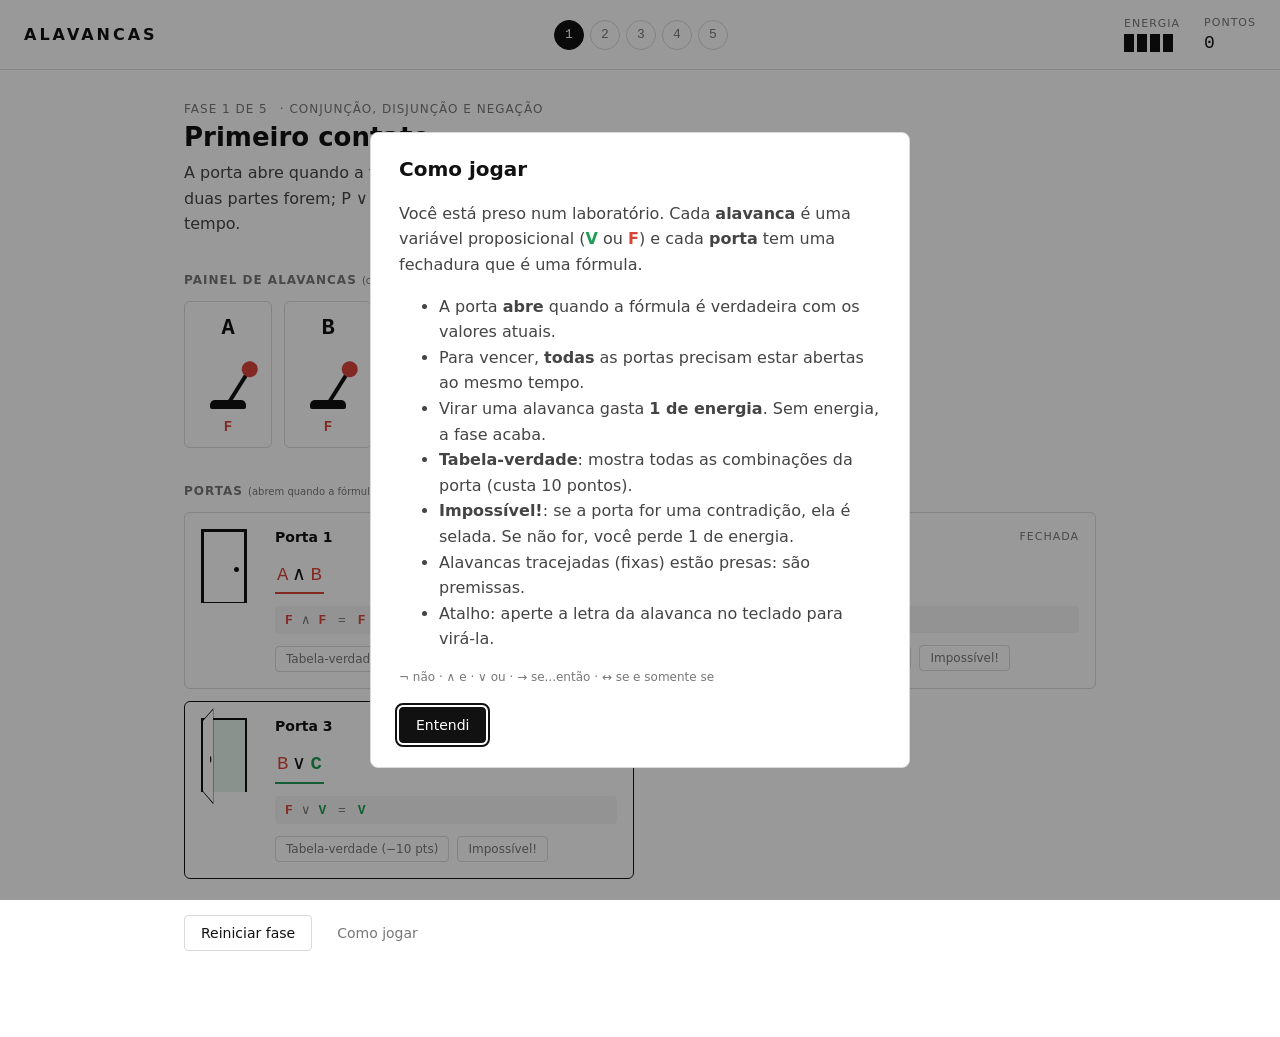
==== classico.html @ f7caee11 "Transforma o puzzle 2D em jogo de terror 3D com labirinto, criatura e andares novos" ====
<!doctype html>
<html lang="pt-BR">
<head>
  <meta charset="utf-8">
  <meta name="viewport" content="width=device-width, initial-scale=1">
  <title>Unlogic — um puzzle de Lógica Proposicional</title>
  <link rel="stylesheet" href="css/estilo.css">
</head>
<body>
  <header class="topo">
    <div class="marca">
      <h1>ALAVANCAS</h1>
    </div>
    <nav class="seletor-fases" id="seletorFases" aria-label="Fases"></nav>
    <div class="placar">
      <div class="placar-item">
        <span class="rotulo">Energia</span>
        <div class="energia" id="energia" aria-live="polite"></div>
      </div>
      <div class="placar-item">
        <span class="rotulo">Pontos</span>
        <span class="valor" id="pontos">0</span>
      </div>
    </div>
  </header>

  <main class="laboratorio">
    <section class="briefing">
      <div class="briefing-topo">
        <span class="etiqueta" id="faseNumero">Fase 1</span>
        <span class="conceito" id="faseConceito"></span>
      </div>
      <h2 id="faseTitulo"></h2>
      <p id="faseTexto"></p>
    </section>

    <section class="painel">
      <h3 class="secao-titulo">Painel de alavancas <small>(cada virada gasta 1 de energia)</small></h3>
      <div class="alavancas" id="alavancas"></div>
    </section>

    <section>
      <h3 class="secao-titulo">Portas <small>(abrem quando a fórmula é verdadeira)</small></h3>
      <div class="portas" id="portas"></div>
    </section>

    <div class="acoes">
      <button class="botao" id="btnReiniciar">Reiniciar fase</button>
      <button class="botao fantasma" id="btnRegras">Como jogar</button>
    </div>
    <p class="aviso" id="aviso" role="status"></p>
  </main>

  <!-- Janela da tabela-verdade -->
  <dialog id="dlgTabela" class="janela">
    <h3 id="tabelaTitulo">Tabela-verdade</h3>
    <p class="formula-grande" id="tabelaFormula"></p>
    <div class="tabela-rolagem"><table id="tabela"></table></div>
    <p class="nota">A linha destacada é a situação atual das alavancas.</p>
    <form method="dialog"><button class="botao">Fechar</button></form>
  </dialog>

  <!-- Janela de vitória / derrota / regras -->
  <dialog id="dlgMensagem" class="janela">
    <h3 id="msgTitulo"></h3>
    <div id="msgCorpo"></div>
    <div class="acoes" id="msgAcoes"></div>
  </dialog>

  <script src="js/logica.js"></script>
  <script src="js/fases.js"></script>
  <script src="js/jogo.js"></script>
</body>
</html>
---- css/estilo.css ----
:root {
  --fundo: #ffffff;
  --painel: #f5f5f5;
  --borda: #d9d9d9;
  --texto: #111111;
  --apagado: #777777;
  --falso-cor: #a6a6a6;
  --verdadeiro: #1f9d55;
  --falso: #d9443a;
  --mono: ui-monospace, "JetBrains Mono", Consolas, "Courier New", monospace;
  --sans: system-ui, -apple-system, "Segoe UI", Roboto, Arial, sans-serif;
}

* { box-sizing: border-box; }

body {
  margin: 0;
  background: var(--fundo);
  color: var(--texto);
  font-family: var(--sans);
  min-height: 100vh;
}

/* Verdadeiro = verde, falso = vermelho. O texto V/F sempre acompanha. */
.v { color: var(--verdadeiro); font-weight: 700; }
.f { color: var(--falso); }

/* ---------- Topo ---------- */
.topo {
  display: flex;
  align-items: center;
  justify-content: space-between;
  gap: 16px;
  flex-wrap: wrap;
  padding: 16px 24px;
  border-bottom: 1px solid var(--borda);
  background: var(--fundo);
  position: sticky;
  top: 0;
  z-index: 5;
}
.marca h1 { margin: 0; font-size: 16px; letter-spacing: 3px; font-weight: 700; }

.seletor-fases { display: flex; gap: 6px; }
.fase-bolinha {
  width: 30px; height: 30px;
  border-radius: 50%;
  border: 1px solid var(--borda);
  background: var(--fundo);
  color: var(--apagado);
  font-family: var(--mono);
  font-size: 13px;
  cursor: pointer;
}
.fase-bolinha:hover { border-color: var(--texto); }
.fase-bolinha.feita { border-color: var(--texto); color: var(--texto); }
.fase-bolinha.atual { background: var(--texto); border-color: var(--texto); color: var(--fundo); }

.placar { display: flex; gap: 24px; align-items: center; }
.placar-item { display: flex; flex-direction: column; gap: 4px; }
.rotulo { font-size: 11px; text-transform: uppercase; letter-spacing: 1px; color: var(--apagado); }
.valor { font-family: var(--mono); font-size: 18px; }
.energia { display: flex; gap: 3px; }
.pip {
  width: 10px; height: 18px;
  border: 1px solid var(--texto);
  background: var(--fundo);
}
.pip.cheio { background: var(--texto); }

/* ---------- Laboratório ---------- */
.laboratorio { max-width: 960px; margin: 0 auto; padding: 32px 24px; display: grid; gap: 36px; }

.briefing-topo { display: flex; gap: 12px; align-items: baseline; flex-wrap: wrap; }
.etiqueta, .conceito { font-size: 12px; color: var(--apagado); text-transform: uppercase; letter-spacing: 1px; }
.conceito::before { content: "· "; }
.briefing h2 { margin: 6px 0 8px; font-size: 26px; font-weight: 600; }
.briefing p { margin: 0; color: #444; line-height: 1.6; max-width: 70ch; }

.secao-titulo { margin: 0 0 14px; font-size: 12px; text-transform: uppercase; letter-spacing: 1px; color: var(--apagado); font-weight: 600; }
.secao-titulo small { text-transform: none; letter-spacing: 0; font-weight: 400; }

/* ---------- Alavancas ---------- */
.alavancas { display: flex; gap: 12px; flex-wrap: wrap; }
.alavanca {
  width: 88px;
  padding: 14px 8px 12px;
  display: flex; flex-direction: column; align-items: center; gap: 10px;
  background: var(--fundo);
  border: 1px solid var(--borda);
  border-radius: 6px;
  color: var(--texto);
  cursor: pointer;
  font-family: var(--mono);
}
.alavanca:hover:not(:disabled) { border-color: var(--texto); }
.alavanca:focus-visible, .botao:focus-visible, .mini:focus-visible, .fase-bolinha:focus-visible {
  outline: 2px solid var(--texto); outline-offset: 2px;
}
.alavanca:disabled { cursor: not-allowed; }
.alavanca.presa { border-style: dashed; background: var(--painel); }
.alavanca-nome { font-size: 22px; font-weight: 700; }
.alavanca-trilho { position: relative; width: 56px; height: 58px; }
.alavanca-trilho::after { /* base */
  content: ""; position: absolute; bottom: 0; left: 10px; right: 10px; height: 9px;
  border-radius: 5px 5px 2px 2px; background: var(--texto);
}
.alavanca-cabo { /* haste */
  position: absolute; left: 50%; bottom: 5px;
  width: 4px; height: 42px; margin-left: -2px;
  border-radius: 2px; background: var(--texto);
  transform-origin: 50% 100%;
  transition: transform .25s cubic-bezier(.3, 1.6, .5, 1);
}
.alavanca-cabo::before { /* bola */
  content: ""; position: absolute; top: -7px; left: 50%;
  width: 16px; height: 16px; margin-left: -8px; border-radius: 50%;
  transition: background .2s;
}
.ligada .alavanca-cabo { transform: rotate(-32deg); }
.desligada .alavanca-cabo { transform: rotate(32deg); }
.ligada .alavanca-cabo::before { background: var(--verdadeiro); }
.desligada .alavanca-cabo::before { background: var(--falso); }
.alavanca-valor { font-size: 14px; font-weight: 700; }
.ligada .alavanca-valor { color: var(--verdadeiro); }
.desligada .alavanca-valor { color: var(--falso); }
.presa .alavanca-valor::after { content: " fixa"; font-weight: 400; color: var(--apagado); font-size: 11px; }

/* ---------- Portas ---------- */
.portas { display: grid; grid-template-columns: repeat(auto-fill, minmax(330px, 1fr)); gap: 12px; }
.porta {
  background: var(--fundo);
  border: 1px solid var(--borda);
  border-radius: 6px;
  padding: 16px;
  display: flex; gap: 28px; align-items: flex-start;
}
.porta.aberta { border-color: var(--texto); }
.porta.selada { border-style: dashed; color: var(--apagado); }
.porta-corpo { flex: 1; min-width: 0; display: flex; flex-direction: column; gap: 12px; }

/* Desenho da porta: batente + folha que gira para abrir */
.porta-desenho {
  flex: none; position: relative;
  width: 46px; height: 74px;
  border: 2px solid var(--texto); border-bottom: none;
  background: #e3f3ea; /* luz verde do outro lado */
  perspective: 160px;
}
.folha {
  position: absolute; inset: 0;
  background: var(--fundo); border: 1.5px solid var(--texto);
  transform-origin: 0 50%;
  transition: transform .5s cubic-bezier(.4, 1.4, .6, 1);
}
.folha::after { /* maçaneta */
  content: ""; position: absolute; right: 5px; top: 50%;
  width: 5px; height: 5px; border-radius: 50%; background: var(--texto);
}
.aberta .folha { transform: rotateY(-72deg); }
.selada .porta-desenho { background: var(--painel); border-color: var(--falso-cor); }
.selada .folha { /* porta tapada com tábuas em X */
  border-color: var(--falso-cor);
  background:
    linear-gradient(to top right, transparent 47%, var(--falso-cor) 47% 53%, transparent 53%),
    linear-gradient(to top left, transparent 47%, var(--falso-cor) 47% 53%, transparent 53%),
    var(--fundo);
}
.selada .folha::after { display: none; }

.porta-topo { display: flex; justify-content: space-between; align-items: center; }
.porta-nome { font-weight: 600; font-size: 14px; }
.selo { font-size: 11px; letter-spacing: 1px; color: var(--apagado); }
.aberta .selo { color: var(--verdadeiro); font-weight: 700; }

/* Fórmula com chaves de avaliação: cada subfórmula é sublinhada com o seu valor,
   e os sublinhados se empilham como a árvore. O mais baixo é o resultado da porta. */
.formula { margin: 0; font-family: var(--mono); font-size: 19px; line-height: 1.9; }
.ramo {
  display: inline-block;
  padding: 0 2px 4px;
  border-bottom: 2px solid;
  line-height: 1.4;
}
.ramo.r-v { border-color: var(--verdadeiro); }
.ramo.r-f { border-color: var(--falso); }
.op { color: var(--texto); margin: 0 4px; }
.selada .ramo { border-color: var(--falso-cor); }
.selada .formula { text-decoration: line-through; color: var(--falso-cor); }
.substituicao {
  margin: 0;
  font-family: var(--mono);
  font-size: 13px;
  color: var(--apagado);
  background: var(--painel);
  border-radius: 4px;
  padding: 6px 10px;
}
.val { font-weight: 700; }
.igual { margin: 0 4px; }
.porta-acoes { display: flex; gap: 8px; flex-wrap: wrap; }

/* ---------- Botões ---------- */
.botao, .mini {
  font-family: var(--sans);
  border-radius: 4px;
  border: 1px solid var(--borda);
  background: var(--fundo);
  color: var(--texto);
  cursor: pointer;
}
.botao { padding: 9px 16px; font-size: 14px; }
.botao:hover, .mini:hover:not(:disabled) { border-color: var(--texto); }
.botao.primario { background: var(--texto); border-color: var(--texto); color: var(--fundo); }
.botao.primario:hover { background: #333; }
.botao.fantasma { border-color: transparent; color: var(--apagado); }
.botao.fantasma:hover { color: var(--texto); border-color: transparent; text-decoration: underline; }
.mini { padding: 5px 10px; font-size: 12px; color: var(--apagado); }
.mini:hover:not(:disabled) { color: var(--texto); }
.mini:disabled { opacity: .4; cursor: not-allowed; }
.acoes { display: flex; gap: 8px; flex-wrap: wrap; }

.aviso { min-height: 1.4em; margin: 0; font-family: var(--mono); font-size: 13px; color: var(--texto); }
.aviso.ruim { color: var(--apagado); }
.aviso.ruim::before { content: "× "; }

/* ---------- Janelas ---------- */
.janela {
  background: var(--fundo);
  color: var(--texto);
  border: 1px solid var(--borda);
  border-radius: 8px;
  padding: 24px 28px;
  max-width: 540px;
  width: calc(100% - 32px);
}
.janela::backdrop { background: #0006; }
.janela h3 { margin-top: 0; font-size: 20px; font-weight: 600; }
.janela p, .janela li { line-height: 1.6; color: #444; }
.janela .acoes { margin-top: 20px; }
.nota { font-size: 12px; color: var(--apagado) !important; }
.formula-grande { font-family: var(--mono); font-size: 17px; color: var(--texto) !important; }
.destaque { font-size: 22px; color: var(--texto); }

.tabela-rolagem { max-height: 50vh; overflow: auto; }
#tabela { border-collapse: collapse; font-family: var(--mono); width: 100%; font-size: 14px; }
#tabela th, #tabela td { padding: 5px 12px; text-align: center; border-bottom: 1px solid var(--borda); }
#tabela th { color: var(--apagado); font-weight: 400; position: sticky; top: 0; background: var(--fundo); }
#tabela .col-resultado { border-left: 1px solid var(--texto); }
#tabela tr.atual td { background: var(--painel); }
#tabela tr.atual td:first-child { box-shadow: inset 3px 0 0 var(--texto); }

.provas { font-family: var(--mono); font-size: 13px; padding-left: 18px; }
.pontuacao { width: 100%; border-collapse: collapse; font-size: 14px; }
.pontuacao td { padding: 4px 0; color: #444; }
.pontuacao td:last-child { text-align: right; font-family: var(--mono); }
.pontuacao .soma td { border-top: 1px solid var(--texto); padding-top: 8px; color: var(--texto); font-weight: 700; }

@media (max-width: 640px) {
  .topo { padding: 12px 16px; }
  .laboratorio { padding: 24px 16px; gap: 28px; }
  .alavanca { width: 76px; }
  .formula { font-size: 16px; }
}
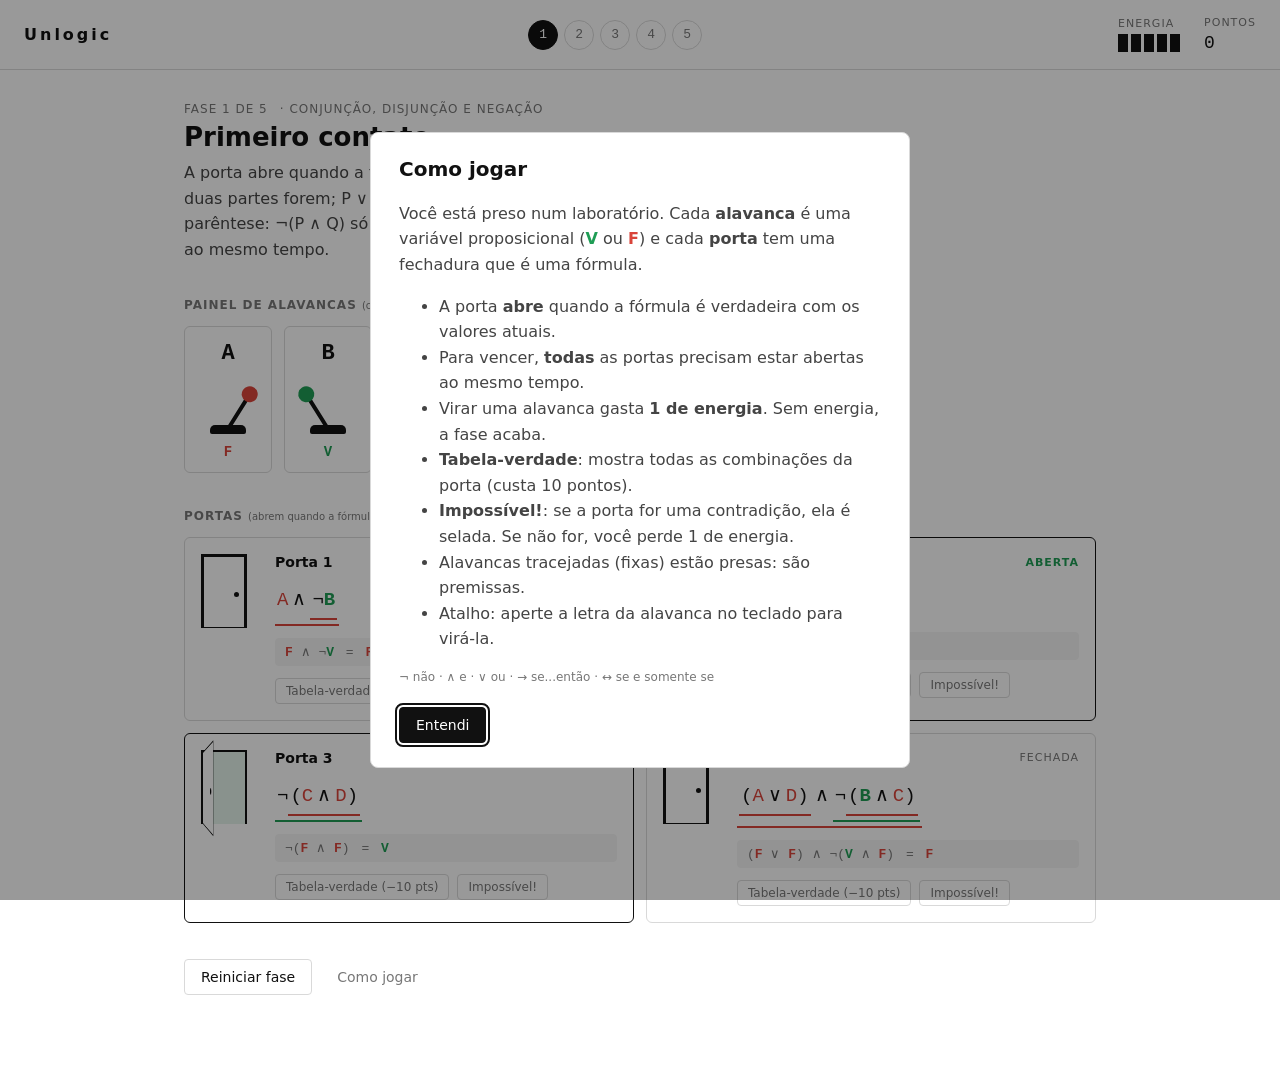
==== commit 32e11776: "Aprimoramento do readme e atualização do nome do jogo em 2D" ====
--- a/classico.html
+++ b/classico.html
@@ -9,7 +9,7 @@
 <body>
   <header class="topo">
     <div class="marca">
-      <h1>ALAVANCAS</h1>
+      <h1>Unlogic</h1>
     </div>
     <nav class="seletor-fases" id="seletorFases" aria-label="Fases"></nav>
     <div class="placar">
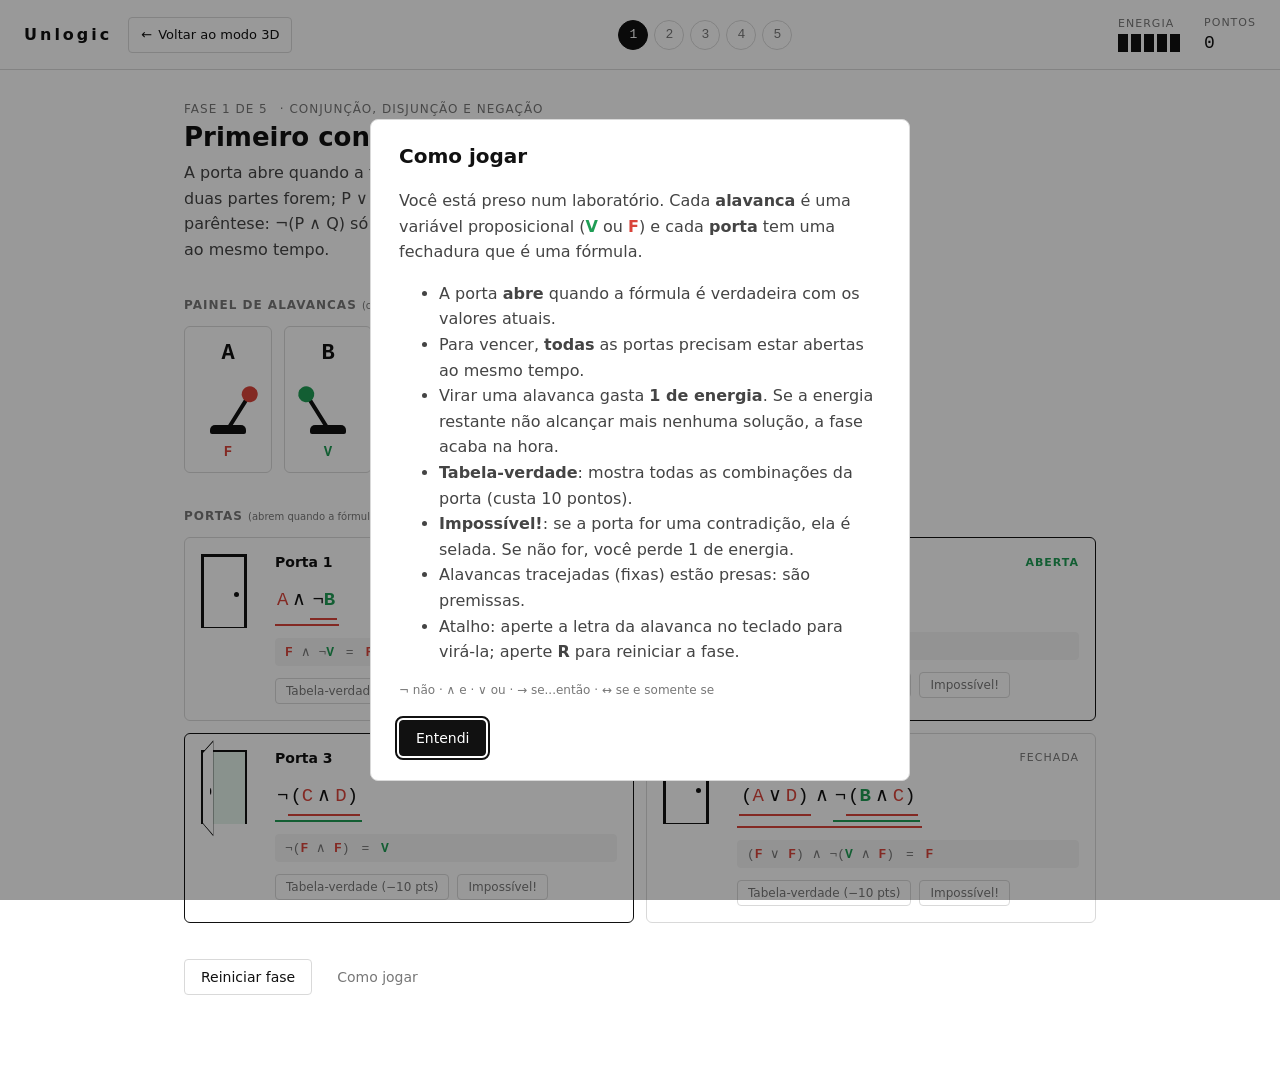
==== commit 4dfd2389: "Adiciona o botão "Voltar ao modo 3D" na versão 2D O topo de classico.html ganha um link para index.h" ====
--- a/classico.html
+++ b/classico.html
@@ -10,6 +10,7 @@
   <header class="topo">
     <div class="marca">
       <h1>Unlogic</h1>
+      <a class="voltar-3d" href="index.html"><span aria-hidden="true">←</span> Voltar ao modo 3D</a>
     </div>
     <nav class="seletor-fases" id="seletorFases" aria-label="Fases"></nav>
     <div class="placar">
--- a/css/estilo.css
+++ b/css/estilo.css
@@ -39,7 +39,25 @@
   top: 0;
   z-index: 5;
 }
+.marca { display: flex; align-items: center; flex-wrap: wrap; gap: 8px 16px; }
 .marca h1 { margin: 0; font-size: 16px; letter-spacing: 3px; font-weight: 700; }
+
+/* Volta para o jogo 3D (index.html). É um link comum: Tab chega nele e Enter segue. */
+.voltar-3d {
+  display: inline-flex;
+  align-items: center;
+  gap: 6px;
+  min-height: 36px;
+  padding: 0 12px;
+  border: 1px solid var(--borda);
+  border-radius: 4px;
+  color: var(--texto);
+  font-size: 13px;
+  text-decoration: none;
+  white-space: nowrap;
+}
+.voltar-3d:hover { border-color: var(--texto); }
+.voltar-3d:focus-visible { outline: 2px solid var(--texto); outline-offset: 2px; }
 
 .seletor-fases { display: flex; gap: 6px; }
 .fase-bolinha {
@@ -258,6 +276,8 @@
 
 @media (max-width: 640px) {
   .topo { padding: 12px 16px; }
+  .marca { width: 100%; justify-content: space-between; } /* título e "voltar" dividem a 1ª linha */
+  .voltar-3d { min-height: 44px; }                        /* alvo de toque confortável */
   .laboratorio { padding: 24px 16px; gap: 28px; }
   .alavanca { width: 76px; }
   .formula { font-size: 16px; }
